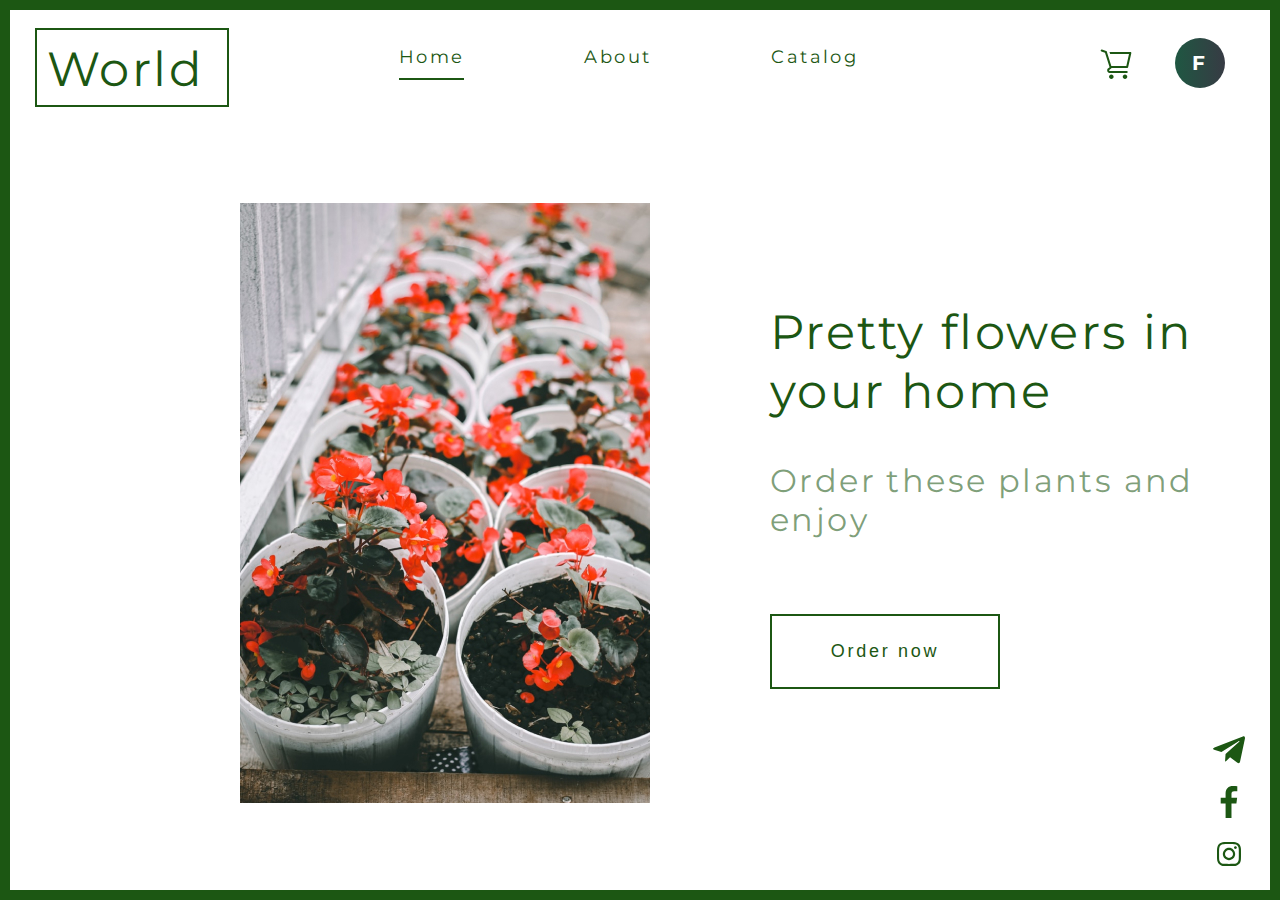
==== index.html @ 0293e34a "Day 1 - Landing and fetching from database." ====
<!DOCTYPE html>
<html lang="en">
<head>
  <meta charset="UTF-8">
  <meta http-equiv="X-UA-Compatible" content="IE=edge">
  <meta name="viewport" content="width=device-width, initial-scale=1.0">
  <!-- TODO: favicon -->
    <title>Flowers world | HOME</title>
  <link rel="preconnect" href="https://fonts.gstatic.com">
  <link href="https://fonts.googleapis.com/css2?family=Montserrat:wght@100;200;300;400;500;600;700;900&display=swap" rel="stylesheet">
  <link rel="stylesheet" href="styles/general.css">
  <link rel="stylesheet" href="styles/index.css">
</head>
<body>
  <header class="header">
    <h1 class="header__logo">World</h1>

    <nav class="menu">
      <ul class="menu__list list">
        <li class="list__item list-item--active"><a href="index.html">Home</a></li>
        <li class="list__item"><a href="about.html">About</a></li>
        <li class="list__item"><a href="catalog.html">Catalog</a></li>
      </ul>
    </nav>

    <div class="header__buttons">
      <button class="header__shopping-cart-button icon">
        <img src="images/shopping cart.svg" alt="Shopping cart button">
      </button>

      <div class="header__user-avatar">F</div>
    </div>
  </header>

  <main class="main">
    <div class="middle">
      <img src="images/index/flowers 1.jpg" alt="Picture of beautiful flowers" class="flowers-preview" draggable="false">
      
      <div>
        <h2>Pretty flowers in your home</h2>
        <h3>Order these plants and enjoy</h3>
        <button class="middle__button">Order now</button>
      </div>
    </div>
    
    <div class="social-networks-icons">
      <img src="images/telegram.svg" alt="Telegram icon" class="social-networks__item icon" title="Go to our Telegram page">
      <img src="images/facebook.svg" alt="Facebook icon" class="social-networks__item icon" title="Go to our Facebook page">
      <img src="images/instagram.svg" alt="Instagram icon" class="social-networks__item icon" title="Go to our Instagram page">
    </div>
  </main>
</body>
</html>
---- styles/general.css ----
* {
  box-sizing: border-box;
  margin: 0;
  padding: 0;
}

body {
  margin: 0;
  padding: 0;
  border: 10px solid #1C5713;
  height: 100vh;
  font-family: 'Montserrat', sans-serif;
  font-style: normal;
  font-weight: normal;
  color: #1C5713;
  letter-spacing: 0.15em;
}

.header {
  display: flex;
  align-items: center;
  justify-content: space-between;
  height: 105px;
}

.header__logo, .list__item,
.header__shopping-cart-button,
.header__user-avatar {
  cursor: pointer;
}

.header__logo {
  position: relative;
  top: 5px;
  left: 25px;
  margin: 0;
  font-style: normal;
  font-weight: normal;
  padding: 10px;
  border: 2px solid #1C5713;
  font-size: 48px;
  line-height: 59px;
  width: 194px;
  height: 79px;
}

.menu {
  width: 50%;
  display: flex;
  align-items: center;
  justify-content: center;
}

.menu__list {
  display: inline-flex;
}

.list__item {
  padding: 5px 0;
  font-size: 18px;
  line-height: 22px;
  list-style-type: none;
  position: relative;
  margin: 0 60px;
  transition: .25s ease;
}

.list__item::after {
  content: '';
  display: block;
  margin: auto;
  height: 2px;
  width: 0px;
  background: #1C5713;
  transition: .25s linear;
  margin-top: 10px;
}
.list__item:hover::after {
  width: 100%;
}

.list__item a {
  text-decoration: none;
  color: #1C5713;
} 

.list-item--active::after{
  content: '';
  display: block;
  margin: auto;
  height: 2px;
  width: 100%;
  background: #1C5713;
  margin-top: 10px;
}

.header__buttons {
  display: flex;
  align-items: center;
  justify-content: center;
}

.header__shopping-cart-button {
  background-color: #fff;
  border: 0;
  width: 32px;
  height: 32px;
  margin: 45px;
}

.header__user-avatar {
  display: flex;
  align-items: center;
  justify-content: center;
  width: 50px;
  height: 50px;
  border-radius: 50%;
  margin-right: 45px;
  background:linear-gradient(90deg, #1f5742 0%,#373b44 100% );
  color: #fff;
  font-weight: bold;
  font-size: 20px;
  user-select: none;
}

.icon {
  transition: .5s ease;
  will-change: transform;
}

.icon:hover, icon:active {
  transform: scale(1.5);
}

.social-networks-icons {
  align-self: flex-end;
}

.social-networks__item {
  width: 32px;
  height: 32px;
  margin-bottom: 20px;
  margin-right: 25px;
  cursor: pointer;
}

.flowers-preview {
  margin-left: 230px;
  margin-right: 120px;
}
---- styles/index.css ----
main {
  display: flex;
  align-items: center;
  justify-content: space-between;
  height: calc(100vh - 125px);
}

.social-networks-icons {
  display: flex;
  flex-direction: column;
  align-self: center;
  justify-content: center;
}

.middle {
  display: flex;
}

.middle h2 {
  font-style: normal;
  font-weight: normal;
  font-size: 48px;
  line-height: 59px;
  color: #1C5713;
  margin-bottom: 40px;
  margin-top: 100px;
}

.middle h3 {
  font-style: normal;
  font-weight: normal;
  font-size: 32px;
  line-height: 39px;
  color: rgba(28, 87, 19, 0.58);
  margin-bottom: 75px;
}

.middle__button {
  width: 230px;
  height: 75px;
  border: 2px solid #1C5713;
  background-color: #fff;
  font-style: normal;
  font-weight: normal;
  font-size: 18px;
  line-height: 22px;
  text-align: center;
  letter-spacing: 0.15em;
  color: #1C5713;
  cursor: pointer;
  position: relative;
}

.middle__button::after {
  content: "→";
  position: absolute;
  right: -40px;
  transition: .25s ease;
  font-size: 25px;
  color: transparent;
}

.middle__button:hover::after {
  right: -50px;
  color: #1C5713;
}

.social-networks-icons {
  align-self: flex-end;
}

.social-networks__item {
  width: 32px;
  height: 32px;
  margin-bottom: 20px;
  margin-right: 25px;
  cursor: pointer;
}
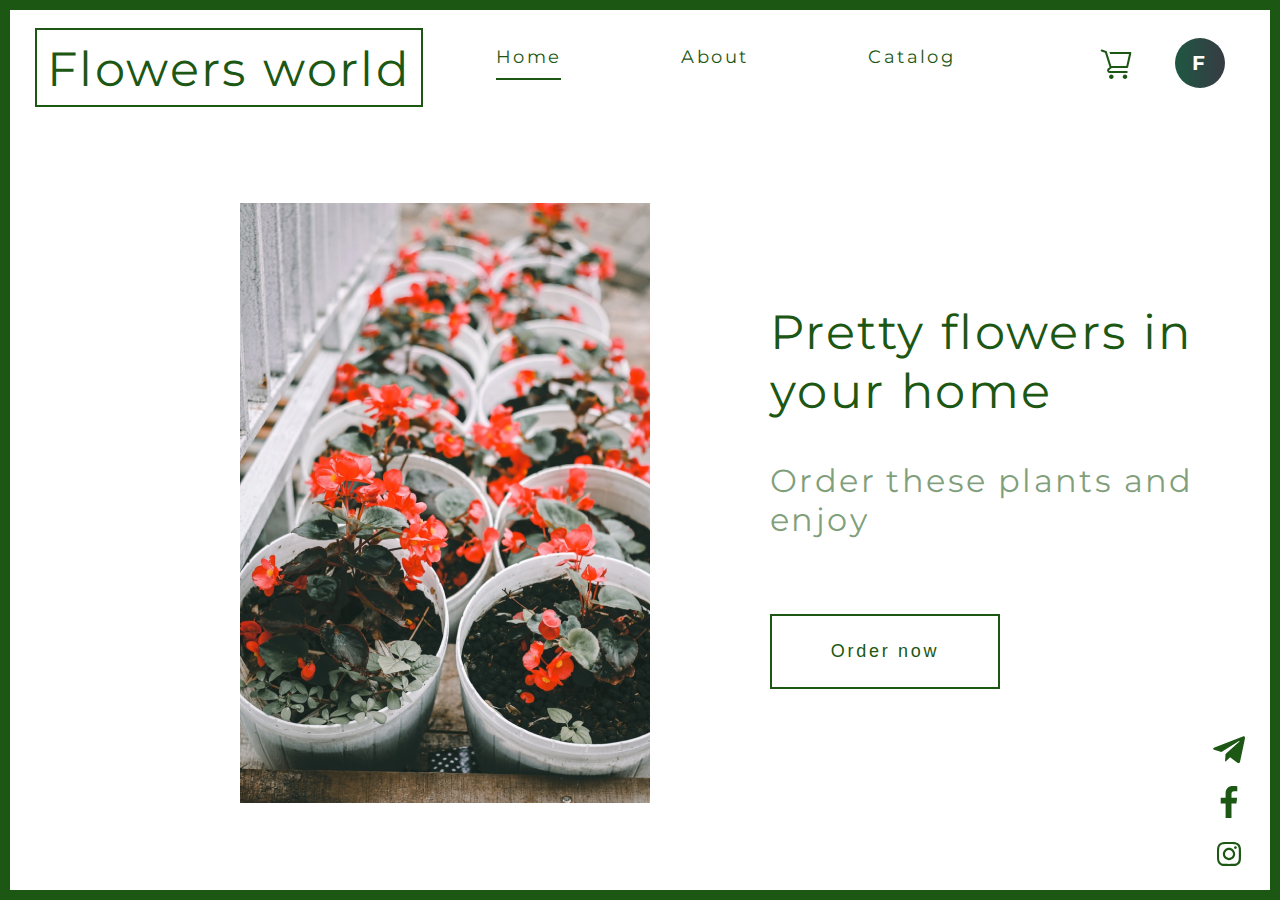
==== commit a30e43fc: "Scroller was added. Minor improvements." ====
--- a/index.html
+++ b/index.html
@@ -13,7 +13,7 @@
 </head>
 <body>
   <header class="header">
-    <h1 class="header__logo">World</h1>
+    <h1 class="header__logo">Flowers world</h1>
 
     <nav class="menu">
       <ul class="menu__list list">
--- a/styles/general.css
+++ b/styles/general.css
@@ -8,7 +8,7 @@
   margin: 0;
   padding: 0;
   border: 10px solid #1C5713;
-  height: 100vh;
+  min-height: 100vh;
   font-family: 'Montserrat', sans-serif;
   font-style: normal;
   font-weight: normal;
@@ -40,7 +40,6 @@
   border: 2px solid #1C5713;
   font-size: 48px;
   line-height: 59px;
-  width: 194px;
   height: 79px;
 }
 
@@ -147,4 +146,28 @@
 .flowers-preview {
   margin-left: 230px;
   margin-right: 120px;
+}
+
+.scroller {
+  position: absolute;
+  top:50%;
+  left: 50%;
+  transform: translate(-50%, -50%);
+  width: 55px;
+  height: 55px;
+  border-radius: 50%;
+  border: 5px solid #1c5713b9;
+  border-left: 5px solid #1C5713;
+  border-bottom: 5px solid #1C5713;
+  animation: spinning .8s ease infinite;
+}
+
+@keyframes spinning {
+  from {
+    transform: rotate(0);
+  }
+
+  to {
+    transform: rotate(360deg);
+  }
 }--- a/styles/index.css
+++ b/styles/index.css
@@ -39,7 +39,6 @@
   width: 230px;
   height: 75px;
   border: 2px solid #1C5713;
-  background-color: #fff;
   font-style: normal;
   font-weight: normal;
   font-size: 18px;
@@ -49,6 +48,15 @@
   color: #1C5713;
   cursor: pointer;
   position: relative;
+  transition: 1s ease;
+  background: linear-gradient(to right, #2ba0191e 50%, white 50%);
+  background-size: 200% 100%;
+  background-position: right bottom;
+}
+
+.middle__button:hover {
+  background-color: #1c57131e;
+  background-position: left bottom;
 }
 
 .middle__button::after {
